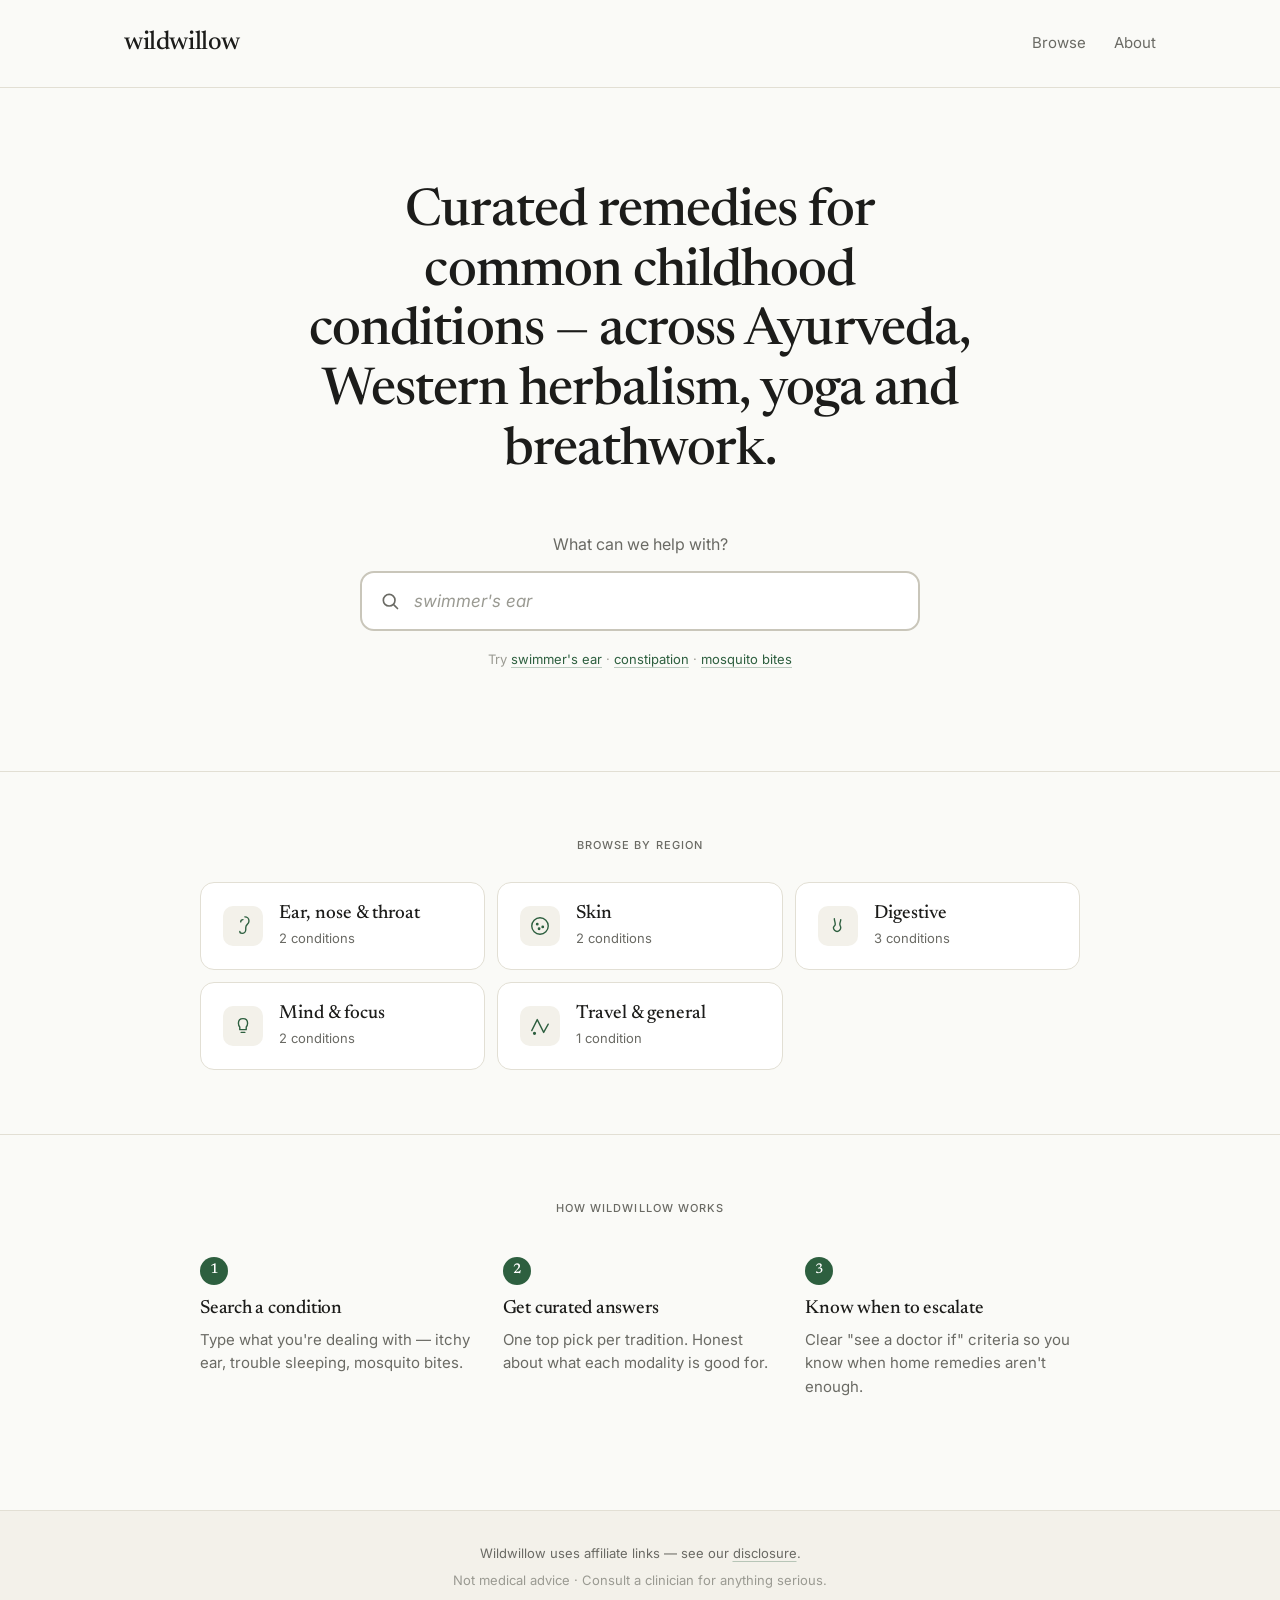
==== index.html @ ef9f28b6 "Add files via upload" ====
<!DOCTYPE html>
<html lang="en">
<head>
  <meta charset="UTF-8">
  <meta name="viewport" content="width=device-width, initial-scale=1.0">
  <title>wildwillow — traditional &amp; integrative remedies for kids</title>
  <meta name="description" content="Curated remedies for common childhood conditions, across Ayurveda, Western herbalism, yoga and breathwork.">
  <link rel="preconnect" href="https://fonts.googleapis.com">
  <link rel="preconnect" href="https://fonts.gstatic.com" crossorigin>
  <link href="https://fonts.googleapis.com/css2?family=Newsreader:opsz,wght@6..72,400;6..72,500;6..72,600&family=Inter:wght@400;500;600&display=swap" rel="stylesheet">
  <link rel="stylesheet" href="styles.css">
</head>
<body>

  <header class="site-header">
    <div class="container header-inner">
      <a href="index.html" class="logo">wildwillow</a>
      <nav class="site-nav">
        <a href="index.html">Browse</a>
        <a href="#">About</a>
      </nav>
    </div>
  </header>

  <main class="landing">

    <section class="hero">
      <div class="container hero-inner">
        <h1 class="hero-headline">Curated remedies for common childhood conditions — across Ayurveda, Western herbalism, yoga and breathwork.</h1>

        <p class="search-prompt">What can we help with?</p>

        <div class="search-wrapper">
          <div class="search-input-wrap">
            <svg class="search-icon" viewBox="0 0 24 24" fill="none" stroke="currentColor" stroke-width="2" stroke-linecap="round" stroke-linejoin="round" aria-hidden="true">
              <circle cx="11" cy="11" r="7"/>
              <line x1="21" y1="21" x2="16.65" y2="16.65"/>
            </svg>
            <input type="text" id="search-input" placeholder="swimmer's ear" autocomplete="off" aria-label="Search conditions">
          </div>
          <div class="search-results" id="search-results" hidden></div>
        </div>

        <p class="search-hint">Try <button class="hint-link" onclick="quickSearch('swimmer&apos;s ear')">swimmer's ear</button> · <button class="hint-link" onclick="quickSearch('constipation')">constipation</button> · <button class="hint-link" onclick="quickSearch('mosquito bites')">mosquito bites</button></p>
      </div>
    </section>

    <section class="regions">
      <div class="container">
        <p class="section-label">Browse by region</p>
        <div class="region-grid">

          <a href="#" class="region-tile" data-region="ent">
            <div class="region-icon" aria-hidden="true">
              <svg viewBox="0 0 24 24" fill="none" stroke="currentColor" stroke-width="1.5" stroke-linecap="round" stroke-linejoin="round">
                <path d="M14 2c2.5 0 4.5 2 4.5 4.5 0 1.5-.7 2.8-1.8 3.7-1.2 1-1.7 2.3-1.7 3.8v2c0 2-1.6 4-4 4-1.5 0-2.5-1-2.5-2"/>
                <path d="M9.5 7.5c0-1.5 1-2.5 2.5-2.5"/>
              </svg>
            </div>
            <div class="region-text">
              <span class="region-name">Ear, nose &amp; throat</span>
              <span class="region-count">2 conditions</span>
            </div>
          </a>

          <a href="#" class="region-tile" data-region="skin">
            <div class="region-icon" aria-hidden="true">
              <svg viewBox="0 0 24 24" fill="none" stroke="currentColor" stroke-width="1.5" stroke-linecap="round" stroke-linejoin="round">
                <circle cx="12" cy="12" r="9"/>
                <circle cx="9" cy="10" r="0.8" fill="currentColor"/>
                <circle cx="15" cy="13" r="0.8" fill="currentColor"/>
                <circle cx="11" cy="15" r="0.8" fill="currentColor"/>
              </svg>
            </div>
            <div class="region-text">
              <span class="region-name">Skin</span>
              <span class="region-count">2 conditions</span>
            </div>
          </a>

          <a href="#" class="region-tile" data-region="digestive">
            <div class="region-icon" aria-hidden="true">
              <svg viewBox="0 0 24 24" fill="none" stroke="currentColor" stroke-width="1.5" stroke-linecap="round" stroke-linejoin="round">
                <path d="M8 4c0 2 1 4 1 6s-2 2-2 4 2 4 4 4 4-2 4-4-1-2-1-4 1-3 1-5"/>
              </svg>
            </div>
            <div class="region-text">
              <span class="region-name">Digestive</span>
              <span class="region-count">3 conditions</span>
            </div>
          </a>

          <a href="#" class="region-tile" data-region="mind">
            <div class="region-icon" aria-hidden="true">
              <svg viewBox="0 0 24 24" fill="none" stroke="currentColor" stroke-width="1.5" stroke-linecap="round" stroke-linejoin="round">
                <path d="M12 4c-3 0-5 2-5 5 0 1.5.5 3 1.5 4v3h7v-3c1-1 1.5-2.5 1.5-4 0-3-2-5-5-5z"/>
                <line x1="10" y1="19" x2="14" y2="19"/>
              </svg>
            </div>
            <div class="region-text">
              <span class="region-name">Mind &amp; focus</span>
              <span class="region-count">2 conditions</span>
            </div>
          </a>

          <a href="#" class="region-tile" data-region="travel">
            <div class="region-icon" aria-hidden="true">
              <svg viewBox="0 0 24 24" fill="none" stroke="currentColor" stroke-width="1.5" stroke-linecap="round" stroke-linejoin="round">
                <path d="M3 17l6-12 7 14 5-9"/>
                <circle cx="6" cy="20" r="1" fill="currentColor"/>
              </svg>
            </div>
            <div class="region-text">
              <span class="region-name">Travel &amp; general</span>
              <span class="region-count">1 condition</span>
            </div>
          </a>

        </div>
      </div>
    </section>

    <section class="how-it-works">
      <div class="container">
        <p class="section-label">How wildwillow works</p>
        <div class="hiw-grid">
          <div class="hiw-block">
            <span class="hiw-num">1</span>
            <h3>Search a condition</h3>
            <p>Type what you're dealing with — itchy ear, trouble sleeping, mosquito bites.</p>
          </div>
          <div class="hiw-block">
            <span class="hiw-num">2</span>
            <h3>Get curated answers</h3>
            <p>One top pick per tradition. Honest about what each modality is good for.</p>
          </div>
          <div class="hiw-block">
            <span class="hiw-num">3</span>
            <h3>Know when to escalate</h3>
            <p>Clear "see a doctor if" criteria so you know when home remedies aren't enough.</p>
          </div>
        </div>
      </div>
    </section>

  </main>

  <footer class="site-footer">
    <div class="container">
      <p>Wildwillow uses affiliate links — see our <a href="#">disclosure</a>.</p>
      <p class="footer-meta">Not medical advice · Consult a clinician for anything serious.</p>
    </div>
  </footer>

  <script>
    const conditions = [
      { name: "Swimmer's ear", slug: "swimmers-ear", region: "Ear, nose & throat", available: true },
      { name: "Seasonal allergies", slug: "seasonal-allergies", region: "Ear, nose & throat", available: false },
      { name: "Mosquito bites", slug: "mosquito-bites", region: "Skin", available: false },
      { name: "Minor cuts, scrapes & bruises", slug: "minor-cuts-scrapes-bruises", region: "Skin", available: false },
      { name: "Constipation", slug: "constipation", region: "Digestive", available: false },
      { name: "Diarrhea", slug: "diarrhea", region: "Digestive", available: false },
      { name: "Food poisoning", slug: "food-poisoning", region: "Digestive", available: false },
      { name: "Brain fog", slug: "brain-fog", region: "Mind & focus", available: true },
      { name: "Mental fatigue", slug: "mental-fatigue", region: "Mind & focus", available: false },
      { name: "Travel sickness", slug: "travel-sickness", region: "Travel & general", available: false }
    ];

    const input = document.getElementById('search-input');
    const results = document.getElementById('search-results');

    function renderResults(query) {
      const q = query.toLowerCase().trim();
      if (q.length < 1) {
        results.hidden = true;
        return;
      }

      const matches = conditions
        .filter(c =>
          c.name.toLowerCase().includes(q) ||
          c.region.toLowerCase().includes(q)
        )
        .sort((a, b) => {
          if (a.available !== b.available) return a.available ? -1 : 1;
          return 0;
        })
        .slice(0, 6);

      if (matches.length === 0) {
        results.innerHTML = '<div class="result-empty">No conditions found. Try a different search.</div>';
        results.hidden = false;
        return;
      }

      results.innerHTML = matches.map(c => {
        const href = c.available ? c.slug + '.html' : '#';
        const status = c.available
          ? '<span class="result-status result-status-available">View</span>'
          : '<span class="result-status">Coming soon</span>';
        const cls = c.available ? 'result-item' : 'result-item result-disabled';
        const click = c.available ? '' : 'onclick="event.preventDefault()"';

        return `
          <a href="${href}" class="${cls}" ${click}>
            <div class="result-text">
              <div class="result-name">${escapeHtml(c.name)}</div>
              <div class="result-region">${escapeHtml(c.region)}</div>
            </div>
            ${status}
          </a>
        `;
      }).join('');

      results.hidden = false;
    }

    function escapeHtml(str) {
      const div = document.createElement('div');
      div.textContent = str;
      return div.innerHTML;
    }

    input.addEventListener('input', e => renderResults(e.target.value));
    input.addEventListener('focus', e => { if (e.target.value) renderResults(e.target.value); });

    document.addEventListener('click', e => {
      if (!e.target.closest('.search-wrapper')) {
        results.hidden = true;
      }
    });

    input.addEventListener('keydown', e => {
      if (e.key === 'Enter') {
        e.preventDefault();
        const q = input.value.toLowerCase().trim();
        const top = conditions.find(c =>
          c.available && (c.name.toLowerCase().includes(q) || c.region.toLowerCase().includes(q))
        );
        if (top) {
          window.location.href = top.slug + '.html';
        }
      }
      if (e.key === 'Escape') {
        results.hidden = true;
        input.blur();
      }
    });

    function quickSearch(term) {
      input.value = term;
      input.focus();
      renderResults(term);
    }

    const placeholders = ["swimmer's ear", "mosquito bites", "constipation", "mental fatigue", "travel sickness"];
    let placeholderIndex = 0;
    setInterval(() => {
      if (document.activeElement === input || input.value) return;
      placeholderIndex = (placeholderIndex + 1) % placeholders.length;
      input.placeholder = placeholders[placeholderIndex];
    }, 2200);
  </script>

</body>
</html>
---- styles.css ----
:root {
  --bg: #fafaf7;
  --surface: #ffffff;
  --surface-subtle: #f3f1ea;
  --text: #1c1c1a;
  --text-muted: #6a6a64;
  --text-dim: #9a9a92;
  --border: #e2dfd4;
  --border-strong: #c9c6ba;
  --accent: #2d5f3f;

  --ayurveda: #534ab7;
  --ayurveda-soft: #eeedfe;
  --herbalism: #3b6d11;
  --herbalism-soft: #eaf3de;
  --yoga: #0f6e56;
  --yoga-soft: #e1f5ee;
  --breathwork: #185fa5;
  --breathwork-soft: #e6f1fb;

  --warning: #854f0b;
  --warning-bg: #faeeda;
  --warning-border: #f0d089;

  --radius: 10px;
  --radius-lg: 14px;
}

* { box-sizing: border-box; margin: 0; padding: 0; }

html { -webkit-font-smoothing: antialiased; -moz-osx-font-smoothing: grayscale; }

body {
  font-family: 'Inter', system-ui, -apple-system, sans-serif;
  font-size: 17px;
  line-height: 1.65;
  color: var(--text);
  background: var(--bg);
}

a {
  color: var(--accent);
  text-decoration: underline;
  text-decoration-color: rgba(45, 95, 63, 0.3);
  text-underline-offset: 3px;
  transition: text-decoration-color 0.15s ease;
}

a:hover { text-decoration-color: var(--accent); }

h1, h2, h3 {
  font-family: 'Newsreader', Georgia, serif;
  font-weight: 500;
  letter-spacing: -0.012em;
  color: var(--text);
}

em {
  font-family: 'Newsreader', Georgia, serif;
  font-style: italic;
  font-size: 1.02em;
}

.container {
  max-width: 1080px;
  margin: 0 auto;
  padding: 0 24px;
}

/* ===== Site header ===== */

.site-header {
  border-bottom: 1px solid var(--border);
  background: var(--bg);
}

.header-inner {
  display: flex;
  align-items: center;
  justify-content: space-between;
  padding-top: 22px;
  padding-bottom: 22px;
}

.logo {
  font-family: 'Newsreader', Georgia, serif;
  font-size: 26px;
  font-weight: 500;
  color: var(--text);
  text-decoration: none;
  letter-spacing: -0.015em;
}

.site-nav { display: flex; gap: 28px; }
.site-nav a { font-size: 15px; color: var(--text-muted); text-decoration: none; }
.site-nav a:hover { color: var(--text); }

/* ===== Breadcrumb ===== */

.breadcrumb {
  display: flex;
  align-items: center;
  gap: 8px;
  flex-wrap: wrap;
  font-size: 13px;
  color: var(--text-muted);
  margin-top: 32px;
  margin-bottom: 24px;
}

.breadcrumb a { color: var(--text-muted); text-decoration: none; }
.breadcrumb a:hover { color: var(--text); }
.breadcrumb .sep { color: var(--text-dim); }

/* ===== Condition header ===== */

.condition-header {
  margin-bottom: 48px;
  max-width: 720px;
}

.condition-header h1 {
  font-size: 44px;
  line-height: 1.05;
  margin-bottom: 8px;
}

.also-known-as {
  font-size: 15px;
  color: var(--text-muted);
  font-style: italic;
  margin-bottom: 20px;
}

.description {
  font-size: 18px;
  line-height: 1.7;
  color: var(--text);
  margin-bottom: 20px;
}

.tags { display: flex; gap: 8px; flex-wrap: wrap; }

.tag {
  display: inline-flex;
  align-items: center;
  padding: 4px 12px;
  border-radius: 999px;
  font-size: 12px;
  font-weight: 500;
  background: var(--surface-subtle);
  color: var(--text-muted);
}

.tag-dosha { background: var(--ayurveda-soft); color: var(--ayurveda); }

/* ===== Prelude blocks ===== */

.prelude-grid {
  display: grid;
  grid-template-columns: 1fr;
  gap: 24px;
  margin-bottom: 56px;
  padding: 28px;
  background: var(--surface);
  border: 1px solid var(--border);
  border-radius: var(--radius-lg);
}

.prelude-block { min-width: 0; }

.section-label {
  font-size: 11px;
  font-weight: 500;
  text-transform: uppercase;
  letter-spacing: 0.1em;
  color: var(--accent);
  margin-bottom: 14px;
}

.bullet-list { list-style: none; }

.bullet-list li {
  position: relative;
  padding-left: 20px;
  margin-bottom: 8px;
  font-size: 15px;
  line-height: 1.6;
}

.bullet-list li::before {
  content: '';
  position: absolute;
  left: 0;
  top: 11px;
  width: 6px;
  height: 6px;
  border-radius: 50%;
  background: var(--accent);
}

.timeline { list-style: none; }

.timeline li {
  display: flex;
  gap: 16px;
  align-items: baseline;
  margin-bottom: 6px;
  font-size: 15px;
}

.timeline .day {
  font-size: 12px;
  font-weight: 500;
  color: var(--text-muted);
  text-transform: uppercase;
  letter-spacing: 0.06em;
  min-width: 70px;
  flex-shrink: 0;
}

.timeline .event { line-height: 1.5; }

/* ===== Results grid ===== */

.results-grid {
  display: grid;
  grid-template-columns: 1fr;
  gap: 48px;
  margin-bottom: 48px;
}

.column-title {
  font-size: 26px;
  line-height: 1.2;
  margin-bottom: 24px;
}

/* ===== Modality sections ===== */

.modality { margin-bottom: 36px; }
.modality:last-child { margin-bottom: 0; }

.modality-header {
  display: flex;
  align-items: center;
  gap: 10px;
  margin-bottom: 16px;
}

.modality-dot {
  width: 8px;
  height: 8px;
  border-radius: 50%;
  flex-shrink: 0;
}

.modality-name {
  font-size: 11px;
  font-weight: 500;
  text-transform: uppercase;
  letter-spacing: 0.1em;
  white-space: nowrap;
}

.modality-rule {
  flex: 1;
  height: 1px;
  background: var(--border);
}

.modality[data-modality="ayurveda"] .modality-dot { background: var(--ayurveda); }
.modality[data-modality="ayurveda"] .modality-name { color: var(--ayurveda); }

.modality[data-modality="herbalism"] .modality-dot { background: var(--herbalism); }
.modality[data-modality="herbalism"] .modality-name { color: var(--herbalism); }

.modality[data-modality="yoga"] .modality-dot { background: var(--yoga); }
.modality[data-modality="yoga"] .modality-name { color: var(--yoga); }

.modality[data-modality="breathwork"] .modality-dot { background: var(--breathwork); }
.modality[data-modality="breathwork"] .modality-name { color: var(--breathwork); }

/* ===== Product cards ===== */

.product {
  background: var(--surface);
  border: 1px solid var(--border);
  border-radius: var(--radius);
  padding: 18px 20px;
  margin-bottom: 14px;
  transition: border-color 0.15s;
}

.product:hover { border-color: var(--border-strong); }

.product.top-pick {
  border-width: 2px;
  padding: 17px 19px;
}

.modality[data-modality="ayurveda"] .product.top-pick { border-color: var(--ayurveda); }
.modality[data-modality="herbalism"] .product.top-pick { border-color: var(--herbalism); }

.product-header {
  display: flex;
  justify-content: space-between;
  align-items: flex-start;
  gap: 12px;
  margin-bottom: 12px;
}

.product-header h3 {
  font-size: 19px;
  line-height: 1.25;
  margin-bottom: 4px;
}

.product-header .qualifier {
  font-family: 'Inter', sans-serif;
  font-size: 13px;
  font-weight: 400;
  color: var(--text-muted);
  font-style: italic;
}

.product-meta {
  font-size: 13px;
  color: var(--text-muted);
}

.pill {
  display: inline-flex;
  align-items: center;
  padding: 4px 10px;
  border-radius: 999px;
  font-size: 11px;
  font-weight: 500;
  white-space: nowrap;
  flex-shrink: 0;
}

.modality[data-modality="ayurveda"] .pill-top {
  background: var(--ayurveda-soft);
  color: var(--ayurveda);
}

.modality[data-modality="herbalism"] .pill-top {
  background: var(--herbalism-soft);
  color: var(--herbalism);
}

/* ===== Reviews ===== */

.reviews {
  margin-bottom: 14px;
}

.review {
  background: var(--surface-subtle);
  border-radius: var(--radius);
  padding: 11px 14px;
  margin-bottom: 8px;
  font-size: 14px;
  line-height: 1.55;
  border-left: 2px solid transparent;
  transition: border-left-color 0.15s;
}

.review:last-child { margin-bottom: 0; }

.modality[data-modality="ayurveda"] .review { border-left-color: var(--ayurveda-soft); }
.modality[data-modality="herbalism"] .review { border-left-color: var(--herbalism-soft); }

.review p {
  font-style: italic;
  color: var(--text);
  margin-bottom: 4px;
}

.review cite {
  display: block;
  font-size: 11px;
  font-style: normal;
  color: var(--text-muted);
  font-weight: 500;
}

.more-reviews {
  margin-top: 8px;
}

.more-reviews summary {
  cursor: pointer;
  font-size: 12px;
  font-weight: 500;
  color: var(--text-muted);
  padding: 6px 0;
  list-style: none;
  display: inline-flex;
  align-items: center;
  gap: 6px;
  user-select: none;
}

.more-reviews summary::-webkit-details-marker { display: none; }

.more-reviews summary::before {
  content: '+';
  font-size: 14px;
  font-weight: 400;
  width: 14px;
  height: 14px;
  display: inline-flex;
  align-items: center;
  justify-content: center;
  border: 1px solid var(--border-strong);
  border-radius: 50%;
  transition: all 0.15s;
}

.more-reviews[open] summary::before { content: '−'; }

.more-reviews summary:hover { color: var(--text); }

.more-reviews summary:hover::before {
  border-color: var(--text);
  color: var(--text);
}

.more-reviews[open] > .review { margin-top: 8px; }

.product-footer {
  display: flex;
  justify-content: space-between;
  align-items: center;
  gap: 12px;
  margin-top: 4px;
  padding-top: 12px;
  border-top: 1px solid var(--border);
}

.price {
  font-size: 17px;
  font-weight: 500;
  font-family: 'Newsreader', Georgia, serif;
}

.cta-row { display: flex; gap: 8px; }

.cta {
  display: inline-flex;
  align-items: center;
  gap: 4px;
  padding: 6px 12px;
  border: 1px solid var(--border-strong);
  border-radius: 6px;
  font-size: 13px;
  font-weight: 500;
  color: var(--text);
  text-decoration: none;
  background: var(--bg);
  transition: all 0.15s;
}

.cta:hover { border-color: var(--text); background: var(--surface-subtle); }
.cta .arrow { font-size: 11px; opacity: 0.6; }

/* ===== Yoga practices with pose illustrations ===== */

.practices { list-style: none; }

.practices-yoga li {
  display: flex;
  gap: 16px;
  align-items: flex-start;
  padding: 16px 0;
  border-bottom: 1px solid var(--border);
}

.practices-yoga li:last-child { border-bottom: none; padding-bottom: 4px; }
.practices-yoga li:first-child { padding-top: 4px; }

.pose-illustration {
  flex-shrink: 0;
  width: 72px;
  height: 72px;
  background: var(--yoga-soft);
  border-radius: var(--radius);
  display: flex;
  align-items: center;
  justify-content: center;
  color: var(--yoga);
  padding: 8px;
}

.pose-illustration svg {
  width: 100%;
  height: 100%;
}

.practice-text {
  flex: 1;
  min-width: 0;
}

.practice-text h3 {
  font-size: 17px;
  margin-bottom: 4px;
  line-height: 1.3;
}

.practice-text .english {
  font-family: 'Inter', sans-serif;
  font-size: 13px;
  font-weight: 400;
  color: var(--text-muted);
  font-style: italic;
  margin-left: 4px;
}

.practice-text p {
  font-size: 14px;
  color: var(--text-muted);
  line-height: 1.5;
}

/* ===== Breathwork practices with video links ===== */

.practices-breath li {
  padding: 14px 0;
  border-bottom: 1px solid var(--border);
}

.practices-breath li:last-child { border-bottom: none; padding-bottom: 4px; }
.practices-breath li:first-child { padding-top: 4px; }

.video-link {
  display: inline-flex;
  align-items: center;
  gap: 8px;
  margin-top: 8px;
  padding: 6px 12px;
  border: 1px solid var(--border-strong);
  border-radius: 6px;
  font-size: 13px;
  font-weight: 500;
  color: var(--text);
  text-decoration: none;
  background: var(--bg);
  transition: all 0.15s;
}

.modality[data-modality="yoga"] .video-link:hover {
  border-color: var(--yoga);
  background: var(--yoga-soft);
  color: var(--yoga);
}

.modality[data-modality="breathwork"] .video-link:hover {
  border-color: var(--breathwork);
  background: var(--breathwork-soft);
  color: var(--breathwork);
}

.play-icon {
  display: inline-flex;
  align-items: center;
  justify-content: center;
  width: 18px;
  height: 18px;
  border-radius: 50%;
  color: white;
  flex-shrink: 0;
}

.modality[data-modality="yoga"] .play-icon { background: var(--yoga); }
.modality[data-modality="breathwork"] .play-icon { background: var(--breathwork); }

.play-icon svg {
  width: 10px;
  height: 10px;
}

/* ===== Doctor callout ===== */

.doctor-callout {
  background: var(--warning-bg);
  border: 1px solid var(--warning-border);
  border-radius: var(--radius-lg);
  padding: 20px 24px;
  margin-bottom: 48px;
}

.callout-label {
  font-size: 11px;
  font-weight: 500;
  text-transform: uppercase;
  letter-spacing: 0.1em;
  color: var(--warning);
  margin-bottom: 8px;
}

.doctor-callout p:last-child {
  font-size: 15px;
  line-height: 1.6;
  color: var(--text);
}

/* ===== Related conditions ===== */

.related { margin-bottom: 64px; }
.related .section-label { color: var(--text-muted); margin-bottom: 12px; }

.chips { display: flex; flex-wrap: wrap; gap: 8px; }

.chip {
  display: inline-flex;
  align-items: center;
  padding: 6px 14px;
  border-radius: 999px;
  background: var(--surface-subtle);
  font-size: 13px;
  color: var(--text);
  text-decoration: none;
  transition: background 0.15s;
}

.chip:hover { background: var(--border); }

/* ===== Site footer ===== */

.site-footer {
  border-top: 1px solid var(--border);
  background: var(--surface-subtle);
  padding: 32px 0;
  margin-top: 32px;
}

.site-footer p {
  font-size: 13px;
  color: var(--text-muted);
  text-align: center;
  line-height: 1.6;
}

.site-footer a { color: var(--text-muted); }

.site-footer .footer-meta {
  margin-top: 6px;
  color: var(--text-dim);
}

/* ===== Responsive ===== */

@media (min-width: 720px) {
  .prelude-grid {
    grid-template-columns: 1fr 1fr;
    gap: 40px;
    padding: 32px 36px;
  }
}

@media (min-width: 920px) {
  .results-grid {
    grid-template-columns: 1fr 1fr;
    gap: 48px;
  }

  .condition-header h1 { font-size: 52px; }
}

@media (max-width: 520px) {
  .container { padding: 0 18px; }

  .condition-header h1 { font-size: 34px; }
  .description { font-size: 16px; }

  .header-inner { padding-top: 18px; padding-bottom: 18px; }
  .logo { font-size: 22px; }

  .product-footer { flex-direction: column; align-items: flex-start; }

  .practices-yoga li { gap: 12px; }
  .pose-illustration { width: 60px; height: 60px; }
}

/* =====================================
   LANDING PAGE
   ===================================== */

.landing { padding: 0; }

/* ===== Hero ===== */

.hero {
  padding: 64px 0 80px;
  border-bottom: 1px solid var(--border);
}

.hero-inner {
  max-width: 720px;
  text-align: center;
}

.hero h1, .hero-headline {
  font-family: 'Newsreader', Georgia, serif;
  font-weight: 500;
  font-size: 40px;
  line-height: 1.15;
  letter-spacing: -0.018em;
  margin-bottom: 48px;
  max-width: 720px;
  margin-left: auto;
  margin-right: auto;
  color: var(--text);
}

.search-prompt {
  font-size: 16px;
  color: var(--text-muted);
  margin-bottom: 14px;
}

.search-wrapper {
  max-width: 560px;
  margin: 0 auto;
  position: relative;
}

.search-input-wrap {
  display: flex;
  align-items: center;
  background: var(--surface);
  border: 2px solid var(--border-strong);
  border-radius: 14px;
  padding: 0 18px;
  transition: border-color 0.15s, box-shadow 0.15s;
}

.search-input-wrap:focus-within {
  border-color: var(--accent);
  box-shadow: 0 0 0 4px rgba(45, 95, 63, 0.08);
}

.search-icon {
  width: 20px;
  height: 20px;
  color: var(--text-muted);
  flex-shrink: 0;
}

#search-input {
  flex: 1;
  border: none;
  outline: none;
  background: transparent;
  padding: 18px 14px;
  font-family: inherit;
  font-size: 17px;
  color: var(--text);
  min-width: 0;
}

#search-input::placeholder {
  color: var(--text-dim);
  font-style: italic;
}

.search-results {
  position: absolute;
  top: calc(100% + 8px);
  left: 0;
  right: 0;
  background: var(--surface);
  border: 1px solid var(--border);
  border-radius: 12px;
  box-shadow: 0 12px 32px rgba(0, 0, 0, 0.08), 0 4px 8px rgba(0, 0, 0, 0.04);
  z-index: 10;
  overflow: hidden;
  text-align: left;
}

.result-item {
  display: flex;
  justify-content: space-between;
  align-items: center;
  gap: 16px;
  padding: 14px 20px;
  border-bottom: 1px solid var(--border);
  text-decoration: none;
  color: var(--text);
  transition: background 0.1s;
}

.result-item:last-child { border-bottom: none; }
.result-item:hover { background: var(--surface-subtle); }

.result-item.result-disabled {
  cursor: default;
  opacity: 0.55;
}

.result-item.result-disabled:hover { background: var(--surface); }

.result-text { min-width: 0; }

.result-name {
  font-size: 15px;
  font-weight: 500;
  line-height: 1.3;
  color: var(--text);
}

.result-region {
  font-size: 12px;
  color: var(--text-muted);
  margin-top: 2px;
}

.result-status {
  font-size: 11px;
  font-weight: 500;
  padding: 3px 10px;
  border-radius: 999px;
  background: var(--surface-subtle);
  color: var(--text-muted);
  white-space: nowrap;
  flex-shrink: 0;
}

.result-status-available {
  background: rgba(45, 95, 63, 0.08);
  color: var(--accent);
}

.result-empty {
  padding: 16px 20px;
  font-size: 14px;
  color: var(--text-muted);
  text-align: center;
}

.search-hint {
  margin-top: 18px;
  font-size: 13px;
  color: var(--text-dim);
  text-align: center;
}

.hint-link {
  background: none;
  border: none;
  padding: 0;
  margin: 0;
  font: inherit;
  color: var(--accent);
  cursor: pointer;
  text-decoration: underline;
  text-decoration-color: rgba(45, 95, 63, 0.3);
  text-underline-offset: 3px;
  transition: text-decoration-color 0.15s;
}

.hint-link:hover { text-decoration-color: var(--accent); }

/* ===== Regions ===== */

.regions {
  padding: 64px 0;
  border-bottom: 1px solid var(--border);
}

.regions .section-label {
  text-align: center;
  margin-bottom: 28px;
  color: var(--text-muted);
}

.region-grid {
  display: grid;
  grid-template-columns: 1fr;
  gap: 12px;
  max-width: 880px;
  margin: 0 auto;
}

.region-tile {
  display: flex;
  align-items: center;
  gap: 16px;
  padding: 20px 22px;
  background: var(--surface);
  border: 1px solid var(--border);
  border-radius: var(--radius-lg);
  text-decoration: none;
  transition: all 0.15s ease;
}

.region-tile:hover {
  border-color: var(--accent);
  transform: translateY(-1px);
  box-shadow: 0 4px 12px rgba(0, 0, 0, 0.04);
}

.region-icon {
  width: 40px;
  height: 40px;
  flex-shrink: 0;
  display: flex;
  align-items: center;
  justify-content: center;
  border-radius: 10px;
  background: var(--surface-subtle);
  color: var(--accent);
}

.region-icon svg {
  width: 22px;
  height: 22px;
}

.region-text {
  display: flex;
  flex-direction: column;
  gap: 2px;
  min-width: 0;
}

.region-name {
  font-family: 'Newsreader', Georgia, serif;
  font-size: 19px;
  font-weight: 500;
  color: var(--text);
  line-height: 1.2;
}

.region-count {
  font-size: 13px;
  color: var(--text-muted);
}

/* ===== How it works ===== */

.how-it-works {
  padding: 64px 0 80px;
}

.how-it-works .section-label {
  text-align: center;
  margin-bottom: 36px;
  color: var(--text-muted);
}

.hiw-grid {
  display: grid;
  grid-template-columns: 1fr;
  gap: 32px;
  max-width: 880px;
  margin: 0 auto;
}

.hiw-block {
  padding: 0;
}

.hiw-num {
  display: inline-block;
  font-family: 'Newsreader', Georgia, serif;
  font-size: 14px;
  font-weight: 500;
  width: 28px;
  height: 28px;
  line-height: 27px;
  text-align: center;
  border-radius: 50%;
  background: var(--accent);
  color: white;
  margin-bottom: 12px;
}

.hiw-block h3 {
  font-size: 19px;
  line-height: 1.3;
  margin-bottom: 6px;
}

.hiw-block p {
  font-size: 15px;
  line-height: 1.55;
  color: var(--text-muted);
}

/* ===== Landing responsive ===== */

@media (min-width: 720px) {
  .region-grid {
    grid-template-columns: repeat(2, 1fr);
  }

  .hiw-grid {
    grid-template-columns: repeat(3, 1fr);
    gap: 28px;
  }
}

@media (min-width: 920px) {
  .hero { padding: 96px 0 100px; }
  .hero h1, .hero-headline { font-size: 52px; }

  .region-grid {
    grid-template-columns: repeat(3, 1fr);
  }
}

@media (max-width: 520px) {
  .hero { padding: 48px 0 60px; }
  .hero h1, .hero-headline { font-size: 28px; margin-bottom: 36px; }
  .search-prompt { font-size: 14px; margin-bottom: 12px; }

  #search-input { font-size: 16px; padding: 16px 12px; }
  .search-input-wrap { padding: 0 14px; }

  .regions, .how-it-works { padding: 48px 0; }
}
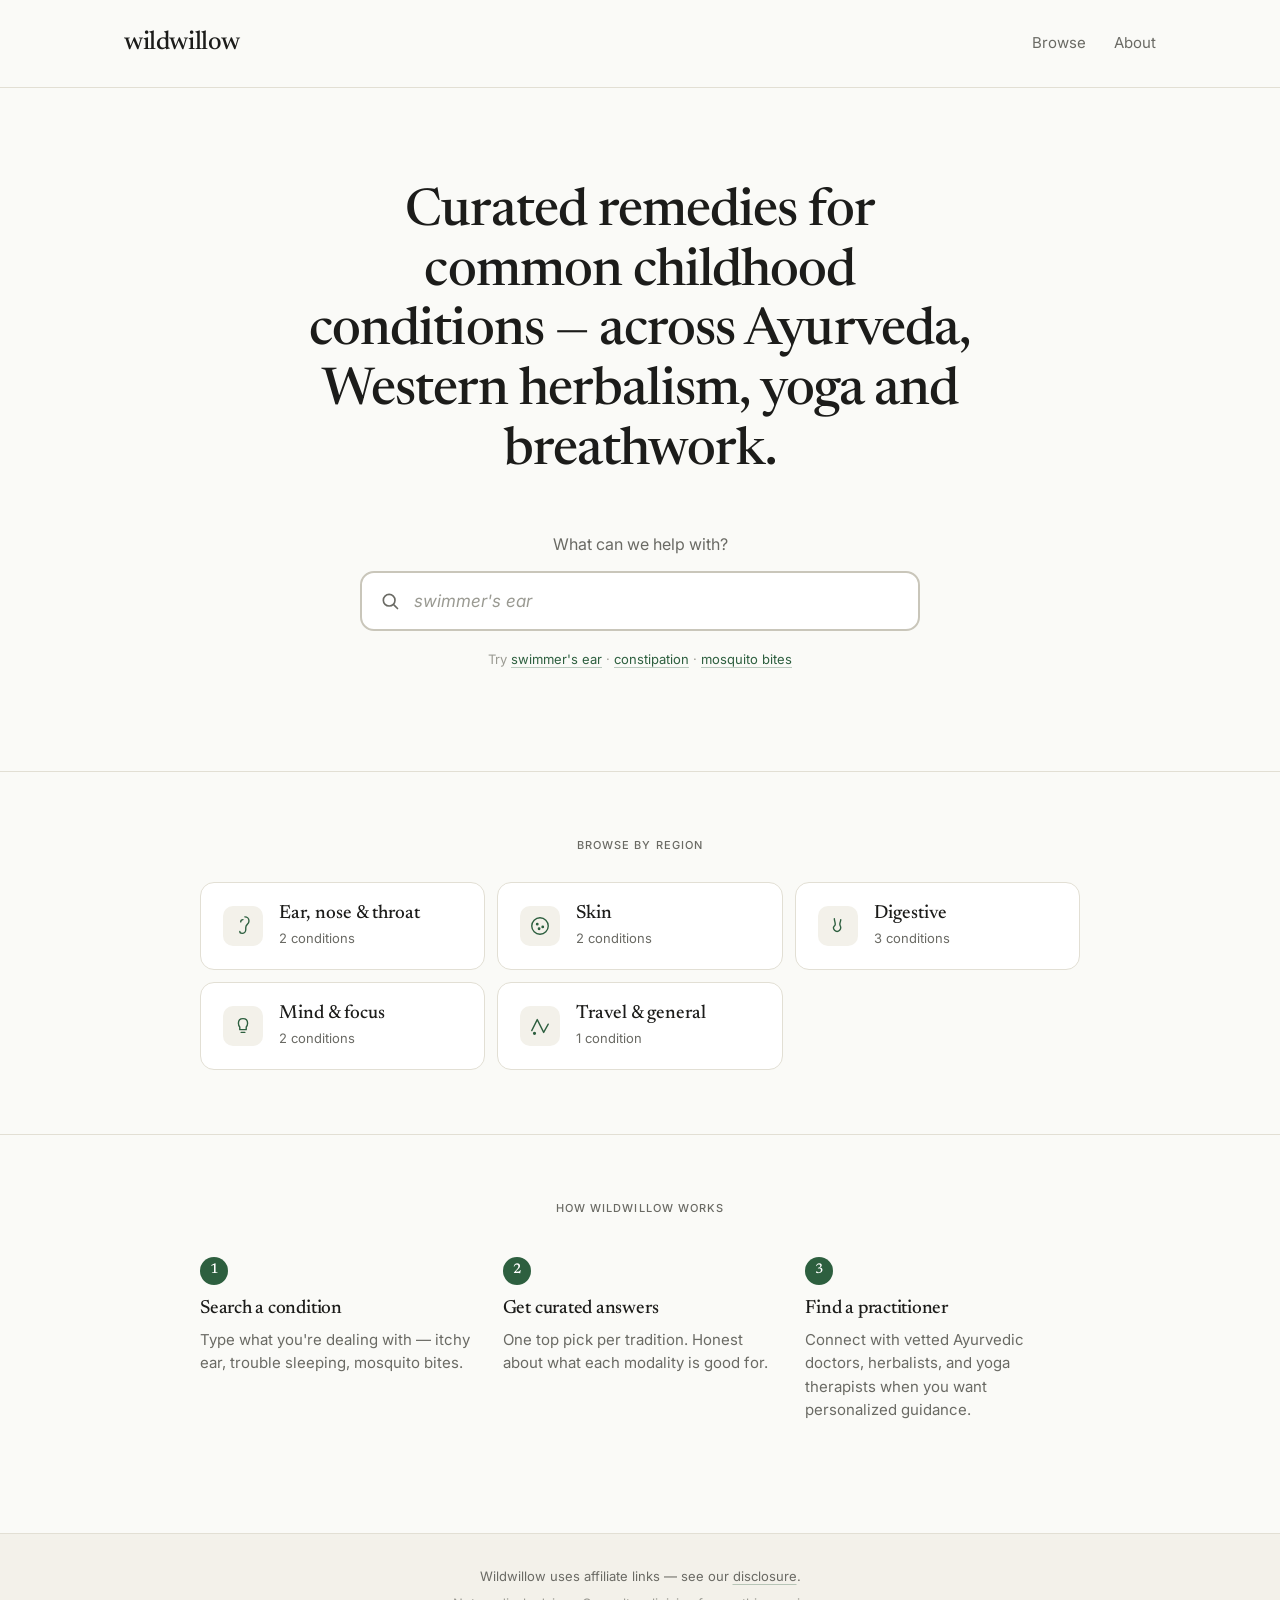
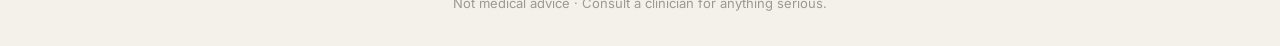
==== commit 8a9fc713: "Add files via upload" ====
--- a/index.html
+++ b/index.html
@@ -136,8 +136,8 @@
           </div>
           <div class="hiw-block">
             <span class="hiw-num">3</span>
-            <h3>Know when to escalate</h3>
-            <p>Clear "see a doctor if" criteria so you know when home remedies aren't enough.</p>
+            <h3>Find a practitioner</h3>
+            <p>Connect with vetted Ayurvedic doctors, herbalists, and yoga therapists when you want personalized guidance.</p>
           </div>
         </div>
       </div>
